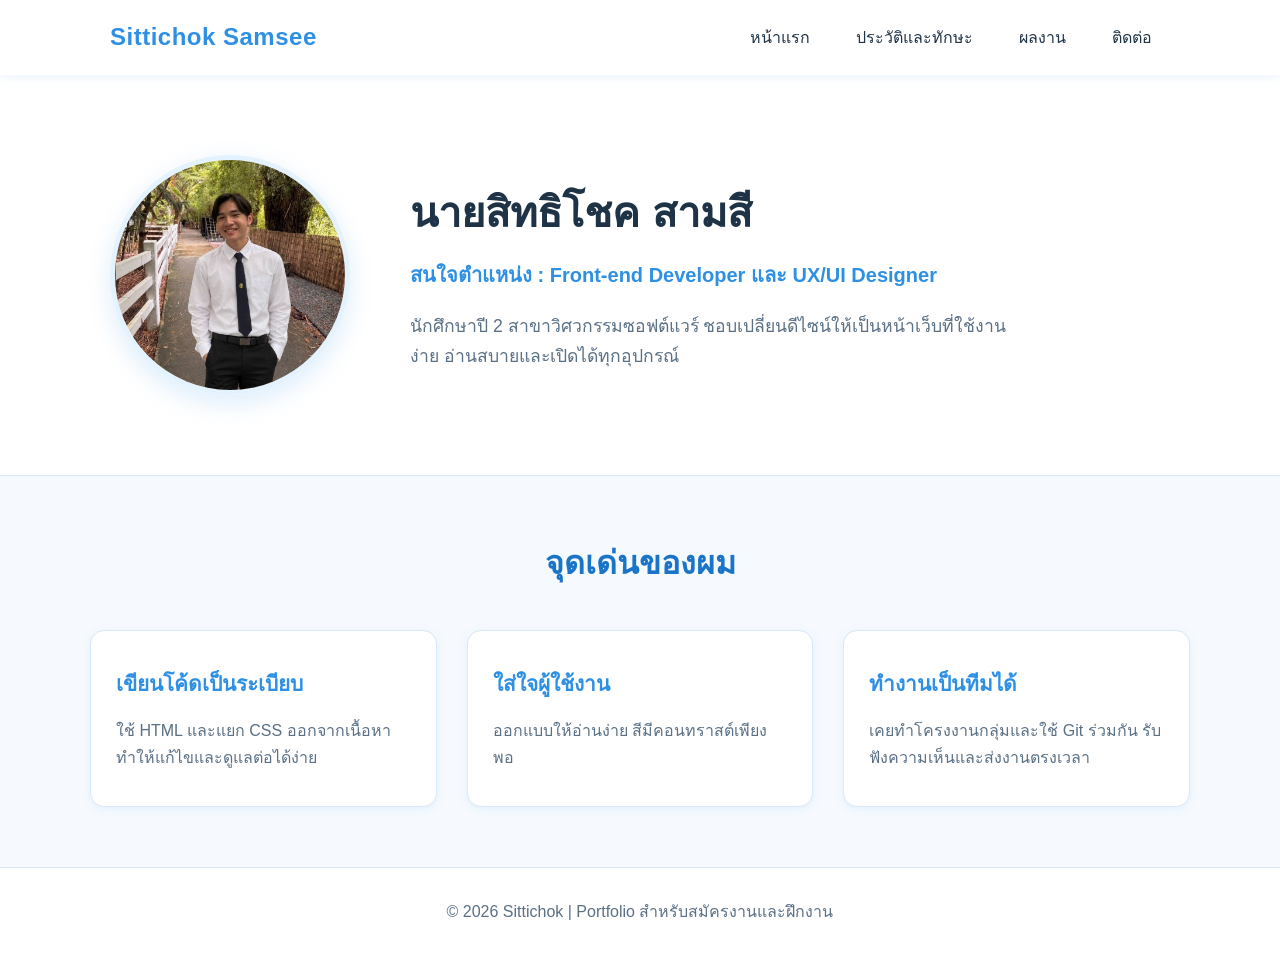
==== index.html @ 3842d92c "Portfolio" ====
<!DOCTYPE html>
<html lang="en">

<head>
    <meta charset="UTF-8">
    <meta name="viewport" content="width=device-width, initial-scale=1.0">
    <title>684259032</title>
    <link rel="stylesheet" href="/style.css">
</head>

<body>

    <header class="site-header">
        <div class="header-inner">
            <div class="brand-text">Sittichok Samsee</div>
            <div class="main-nav">
                <ul class="nav-list">
                    <li><a href="index.html">หน้าแรก</a></li>
                    <li><a href="about.html">ประวัติและทักษะ</a></li>
                    <li><a href="projects.html">ผลงาน</a></li>
                    <li><a href="contact.html">ติดต่อ</a></li>
                </ul>
            </div>
        </div>
    </header>

    <main>
        <section class="hero">
            <div class="container hero-inner">
                <img class="avatar" src="/img/profile.png" alt="สิทธิโชค">
                <div>
                    <h1>นายสิทธิโชค สามสี</h1>
                    <p class="role">สนใจตำแหน่ง : Front-end Developer และ UX/UI Designer</p>
                    <p>นักศึกษาปี 2 สาขาวิศวกรรมซอฟต์แวร์ ชอบเปลี่ยนดีไซน์ให้เป็นหน้าเว็บที่ใช้งานง่าย อ่านสบายและเปิดได้ทุกอุปกรณ์</p>
                </div>
            </div>
        </section>

        <section class="container section">
            <h2>จุดเด่นของผม</h2>
            <div class="grid grid-3">
                <article class="card">
                    <h3>เขียนโค้ดเป็นระเบียบ</h3>
                    <p>ใช้ HTML และแยก CSS ออกจากเนื้อหา ทำให้แก้ไขและดูแลต่อได้ง่าย</p>
                </article>
                <article class="card">
                    <h3>ใส่ใจผู้ใช้งาน</h3>
                    <p>ออกแบบให้อ่านง่าย สีมีคอนทราสต์เพียงพอ</p>
                </article>
                <article class="card">
                    <h3>ทำงานเป็นทีมได้</h3>
                    <p>เคยทำโครงงานกลุ่มและใช้ Git ร่วมกัน รับฟังความเห็นและส่งงานตรงเวลา</p>
                </article>
            </div>
        </section>
    </main>

    <footer class="site-footer">
            <p>&copy; 2026 Sittichok | Portfolio สำหรับสมัครงานและฝึกงาน</p>
    </footer>
</body>

</html>
---- style.css ----
/* =========================================
   1. ตั้งค่าพื้นฐาน (Variables & Fonts)
========================================= */
:root {
    /* โทนฟ้าละมุน (Monochromatic Soft Sky Blue) ตัดสีเขียวออก */
    --primary-color: #2E90E5;   /* ฟ้าสดใส (Bright Sky Blue) */
    --primary-hover: #1A75C8;   /* ฟ้าเข้มขึ้นสำหรับ Hover */

    /* สีข้อความ */
    --text-main: #1F3347;       /* กรมท่าเข้ม อ่านสบายตา */
    --text-muted: #5A7085;      /* เทาอมฟ้า สำหรับข้อความรอง */
    --text-header: #1A75C8;     /* ฟ้าเข้มสำหรับหัวข้อ */

    /* สีพื้นหลังและการ์ด */
    --bg-color: #F6FAFE;        /* ขาวอมฟ้าอ่อนมาก สะอาดตา */
    --white: #FFFFFF;           /* สีขาวสะอาด */
    --bg-blue: #E4F2FD;         /* ฟ้าอ่อน สำหรับไฮไลท์หรือปุ่ม */
    --border-color: #D8E8F6;    /* เส้นขอบสีฟ้าอ่อน */

    /* ความโค้งมน */
    --radius-card: 14px;
    --radius-btn: 10px;

    /* เงาแบบ Minimal */
    --shadow-sm: 0 2px 10px rgba(46, 144, 229, 0.10);
    --shadow-md: 0 8px 24px rgba(46, 144, 229, 0.16);
}

* {
    margin: 0;
    padding: 0;
    box-sizing: border-box;
}

body {
    font-family:"Kanit", "Segoe UI", "Segoe UI", Tahoma, Geneva, Verdana, sans-serif;
    background-color: var(--bg-color);
    color: var(--text-main);
    line-height: 1.7;
    /* บังคับให้โครงสร้างเต็มจอ เพื่อดัน Footer ลงล่างสุด */
    display: flex;
    flex-direction: column;
    min-height: 100vh;
}

main {
    flex: 1; /* ขยายตัวเพื่อดัน Footer ลงไป */
}

/* =========================================
   2. โครงสร้างหลัก (Layout)
========================================= */
.container {
    max-width: 1100px;
    margin: 0 auto;
    padding: 0 20px;
}

.section {
    padding: 60px 0;
}

h2 {
    text-align: center;
    font-size: 2rem;
    margin-bottom: 40px;
    color: var(--text-header); 
    font-weight: 700;
}

/* =========================================
   3. ส่วนหัวและเมนู (Header & Nav)
========================================= */
.site-header {
    background-color: var(--white);
    box-shadow: var(--shadow-sm);
    position: sticky;
    top: 0;
    z-index: 100;
}

.header-inner {
    max-width: 1100px;
    margin: 0 auto;
    padding: 0 20px;
    display: flex;
    justify-content: space-between;
    align-items: center;
    height: 75px;
}

.brand-text {
    font-size: 1.5rem;
    font-weight: 700;
    color: var(--primary-color);
    letter-spacing: 0.5px;
}

.nav-list {
    list-style: none;
    display: flex;
    gap: 10px;
}

.nav-list a {
    text-decoration: none;
    color: var(--text-main);
    font-weight: 500;
    padding: 8px 18px;
    border-radius: var(--radius-btn);
    transition: all 0.3s ease;
}

.nav-list a:hover {
    background-color: var(--bg-blue); 
    color: var(--primary-hover);
}

.nav-list a.active {
    background-color: var(--primary-color);
    color: var(--white);
    box-shadow: var(--shadow-sm);
}

/* =========================================
   4. หน้าแรกส่วนบน (Hero Section)
========================================= */
.hero {
    padding: 80px 0;
    background-color: var(--white);
    border-bottom: 1px solid var(--border-color);
}

.hero-inner {
    display: flex;
    align-items: center;
    gap: 60px;
}

.avatar {
    width: 240px;
    height: 240px;
    border-radius: 50%;
    object-fit: cover;
    border: 5px solid var(--bg-blue);
    box-shadow: var(--shadow-md);
    transition: transform 0.3s ease;
}

.avatar:hover {
    transform: scale(1.05);
}

.hero h1 {
    font-size: 2.6rem;
    margin-bottom: 10px;
    color: var(--text-main);
}

.hero .role {
    font-size: 1.25rem;
    color: var(--primary-color); 
    font-weight: 600;
    margin-bottom: 20px;
}

.hero p:last-child {
    font-size: 1.1rem;
    color: var(--text-muted);
    max-width: 600px;
}

.btn {
    display: inline-block;
    padding: 12px 28px;
    background-color: var(--primary-color);
    color: var(--white);
    text-decoration: none;
    border-radius: var(--radius-btn);
    font-weight: 500;
    transition: all 0.3s;
    border: 2px solid var(--primary-color);
    margin-right: 15px;
    margin-top: 20px;
    box-shadow: var(--shadow-sm);
}

.btn:hover {
    background-color: var(--primary-hover);
    border-color: var(--primary-hover);
    transform: translateY(-2px);
    box-shadow: var(--shadow-md);
}

.btn-outline {
    background-color: transparent;
    color: var(--primary-color);
    box-shadow: none;
}

.btn-outline:hover {
    background-color: var(--bg-blue);
    color: var(--primary-hover);
}

/* =========================================
   5. ส่วนจุดเด่น และโครงสร้างการ์ด (Grid & Cards)
========================================= */
.grid-3 {
    display: grid;
    grid-template-columns: repeat(3, 1fr);
    gap: 30px;
}

.card {
    background-color: var(--white);
    padding: 35px 25px;
    border-radius: var(--radius-card);
    box-shadow: var(--shadow-sm);
    border: 1px solid var(--border-color);
    transition: all 0.3s ease;
}

.card:hover {
    transform: translateY(-6px);
    box-shadow: var(--shadow-md);
    border-color: var(--primary-color);
}

.card h3 {
    color: var(--primary-color);
    margin-bottom: 15px;
    font-size: 1.3rem;
}

.card p {
    color: var(--text-muted);
}

/* =========================================
   6. การตกแต่งเฉพาะหน้า ประวัติและทักษะ (About)
========================================= */
.about-card {
    text-align: left;
    margin: 0 auto 40px auto;
    max-width: 800px;
}

.about-card p {
    color: var(--text-main);
    margin-bottom: 8px;
    font-size: 1.05rem;
}


.skill-list {
    margin-left: 20px;
    color: var(--text-muted);
    line-height: 1.8;
}

/* =========================================
   7. การตกแต่งเฉพาะหน้า ผลงาน (Projects)
========================================= */
.project-card {
    padding: 20px;
    display: flex;
    flex-direction: column;
}

.project-img {
    width: 100%;
    height: 200px; 
    border-radius: var(--radius-btn);
    margin-bottom: 20px;
    object-fit: cover;
    border: 1px solid var(--border-color);
}

.project-info {
    flex: 1; 
    margin-bottom: 15px;
}

.project-info p {
    margin-bottom: 8px;
    font-size: 0.95rem;
}

.project-link {
    color: var(--primary-color);
    text-decoration: none;
    font-weight: 600;
    display: inline-block;
    padding: 10px 0 5px 0;
    transition: color 0.3s;
    border-top: 1px solid var(--border-color);
    width: 100%;
}

.project-link:hover {
    color: var(--primary-hover);
}

/* =========================================
   8. การตกแต่งเฉพาะหน้า ติดต่อ (Contact)
========================================= */
.contact-grid {
    display: grid;
    grid-template-columns: 1fr 1fr;
    max-width: 900px;
    margin: 0 auto;
    gap: 40px;
}

.contact-info-card {
    text-align: left;
}

.contact-link {
    color: var(--primary-color);
    text-decoration: none;
    font-weight: 600;
    transition: all 0.3s;
}

.contact-link:hover {
    color: var(--primary-hover);
    text-decoration: underline;
}

.copy-btn {
    background-color: var(--bg-blue);
    border: 1px solid var(--primary-color);
    color: var(--primary-color);
    padding: 2px 10px;
    border-radius: 6px;
    cursor: pointer;
    font-family: inherit;
    font-size: 0.85rem;
    margin-left: 10px;
    transition: all 0.3s;
}

.copy-btn:hover {
    background-color: var(--primary-color);
    color: var(--white);
}

/* ฟอร์มติดต่อ */
.contact-form {
    display: flex;
    flex-direction: column;
    gap: 15px;
}

.form-group {
    display: flex;
    flex-direction: column;
}

.form-group label {
    margin-bottom: 5px;
    font-weight: 600;
    color: var(--text-main);
}

.form-group input,
.form-group textarea {
    padding: 12px 15px;
    border: 2px solid var(--border-color);
    border-radius: var(--radius-btn);
    font-family: inherit;
    font-size: 1rem;
    transition: all 0.3s;
    background-color: var(--white);
    color: var(--text-main);
}

.form-group input:focus,
.form-group textarea:focus {
    outline: none;
    border-color: var(--primary-color);
    box-shadow: 0 0 0 4px rgba(46, 144, 229, 0.22);
}

.submit-btn {
    background-color: var(--primary-color);
    color: var(--white);
    border: none;
    padding: 14px;
    border-radius: var(--radius-btn);
    font-weight: 600;
    cursor: pointer;
    font-family: inherit;
    margin-top: 10px;
    transition: all 0.3s;
    font-size: 1rem;
    box-shadow: var(--shadow-sm);
}

.submit-btn:hover {
    background-color: var(--primary-hover);
    transform: translateY(-2px);
    box-shadow: var(--shadow-md);
}

/* =========================================
   9. ส่วนท้าย (Footer)
========================================= */
.site-footer {
    text-align: center;
    padding: 30px 20px; 
    background-color: var(--white);
    color: var(--text-muted);
    border-top: 1px solid var(--border-color);
    width: 100%;
}

/* =========================================
   10. Responsive (การแสดงผลบนหน้าจอมือถือ)
========================================= */
@media (max-width: 768px) {
    .header-inner {
        flex-direction: column;
        height: auto;
        padding: 20px 0;
        gap: 15px;
    }
    
    .nav-list {
        flex-wrap: wrap;
        justify-content: center;
    }
    
    .hero-inner {
        flex-direction: column;
        text-align: center;
        gap: 30px;
    }
    
    .hero p:last-child {
        margin: 0 auto;
    }
    
    .grid-3 {
        grid-template-columns: 1fr; 
    }
    
    .contact-grid {
        grid-template-columns: 1fr; 
        gap: 20px;
    }
}
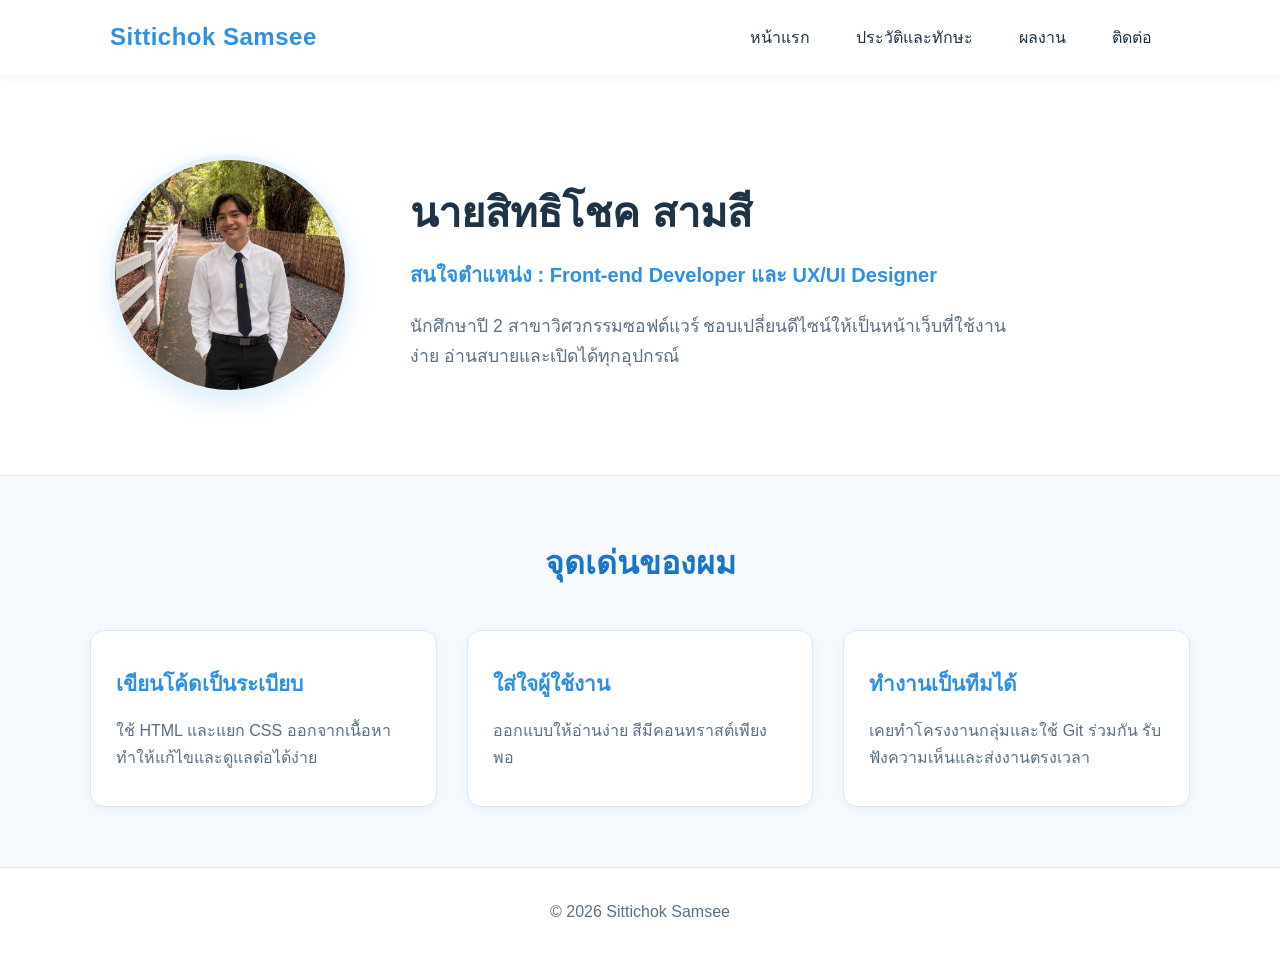
==== commit eeb8c232: "update Project" ====
--- a/index.html
+++ b/index.html
@@ -5,7 +5,7 @@
     <meta charset="UTF-8">
     <meta name="viewport" content="width=device-width, initial-scale=1.0">
     <title>684259032</title>
-    <link rel="stylesheet" href="/style.css">
+    <link rel="stylesheet" href="style.css">
 </head>
 
 <body>
@@ -27,7 +27,7 @@
     <main>
         <section class="hero">
             <div class="container hero-inner">
-                <img class="avatar" src="/img/profile.png" alt="สิทธิโชค">
+                <img class="avatar" src="img/profile.png" alt="สิทธิโชค">
                 <div>
                     <h1>นายสิทธิโชค สามสี</h1>
                     <p class="role">สนใจตำแหน่ง : Front-end Developer และ UX/UI Designer</p>
@@ -56,7 +56,7 @@
     </main>
 
     <footer class="site-footer">
-            <p>&copy; 2026 Sittichok | Portfolio สำหรับสมัครงานและฝึกงาน</p>
+            <p>&copy; 2026 Sittichok Samsee</p>
     </footer>
 </body>
 
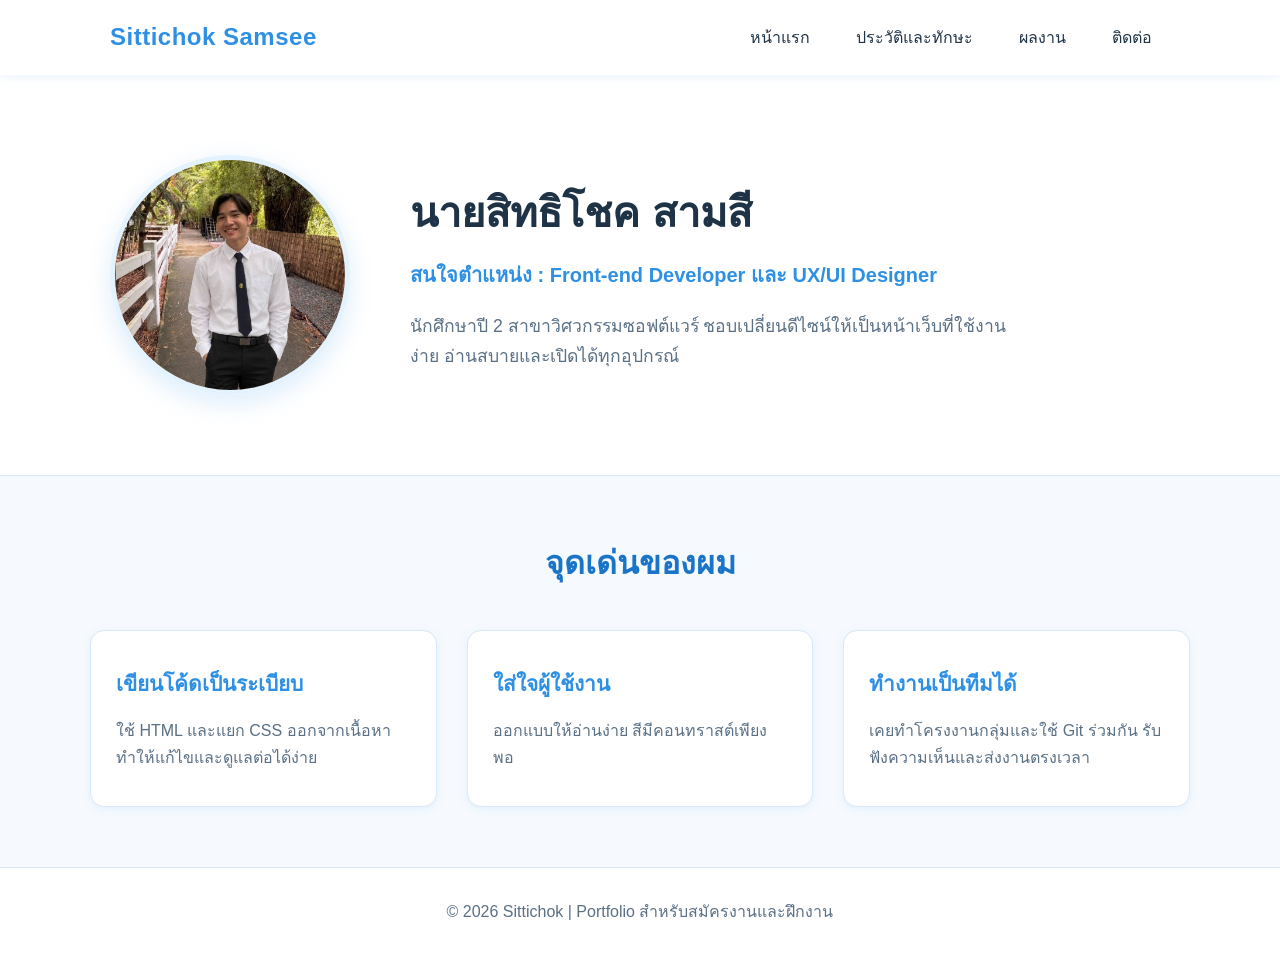
==== commit 6857d295: "update title" ====
--- a/index.html
+++ b/index.html
@@ -4,7 +4,7 @@
 <head>
     <meta charset="UTF-8">
     <meta name="viewport" content="width=device-width, initial-scale=1.0">
-    <title>684259032</title>
+    <title>Home</title>
     <link rel="stylesheet" href="style.css">
 </head>
 
@@ -56,7 +56,7 @@
     </main>
 
     <footer class="site-footer">
-            <p>&copy; 2026 Sittichok Samsee</p>
+            <p>&copy; 2026 Sittichok | Portfolio สำหรับสมัครงานและฝึกงาน</p>
     </footer>
 </body>
 
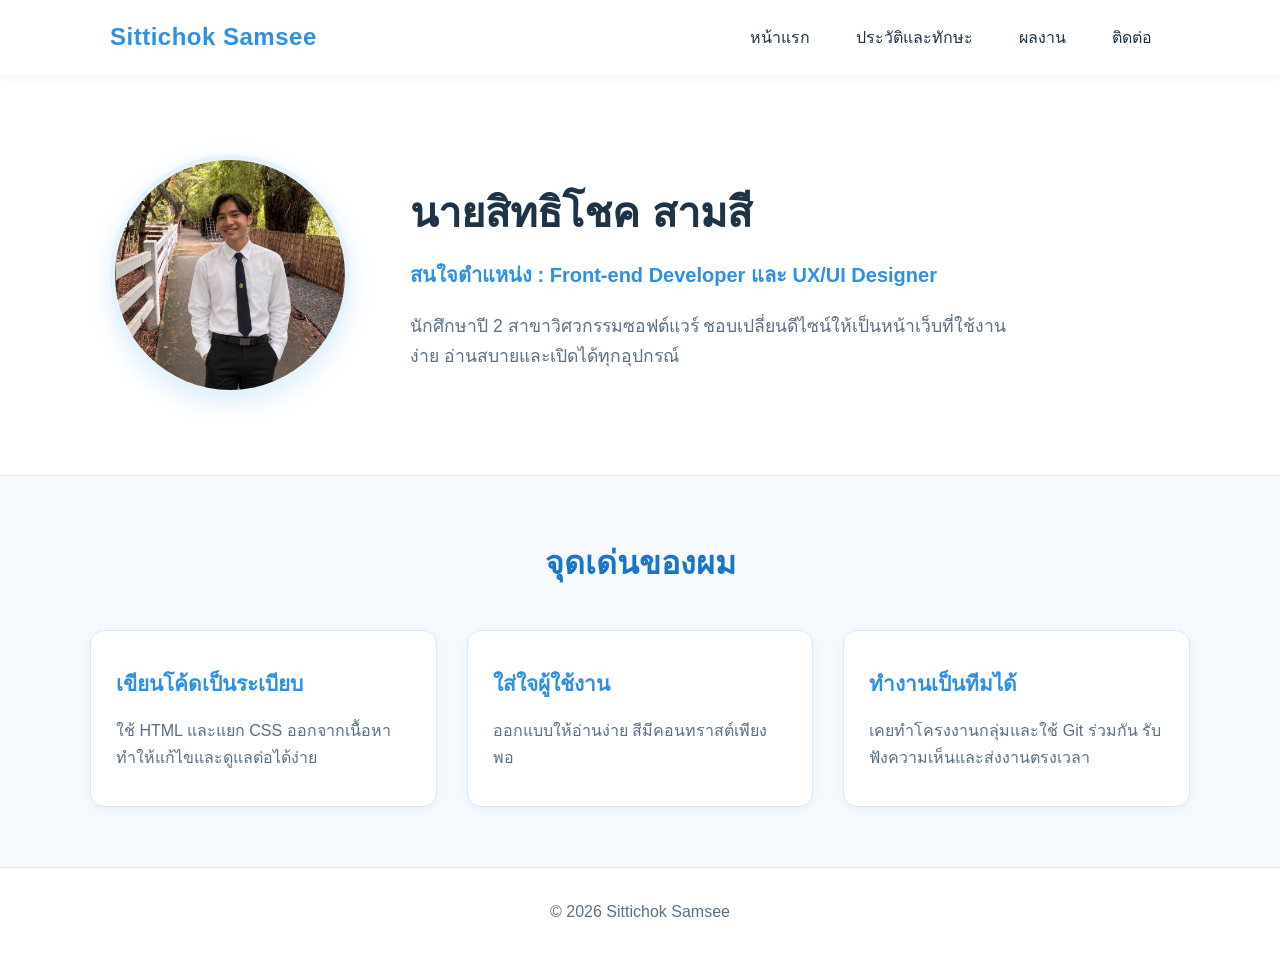
==== commit 9f6295f1: "up title" ====
--- a/index.html
+++ b/index.html
@@ -56,7 +56,7 @@
     </main>
 
     <footer class="site-footer">
-            <p>&copy; 2026 Sittichok | Portfolio สำหรับสมัครงานและฝึกงาน</p>
+            <p>&copy; 2026 Sittichok Samsee</p>
     </footer>
 </body>
 
